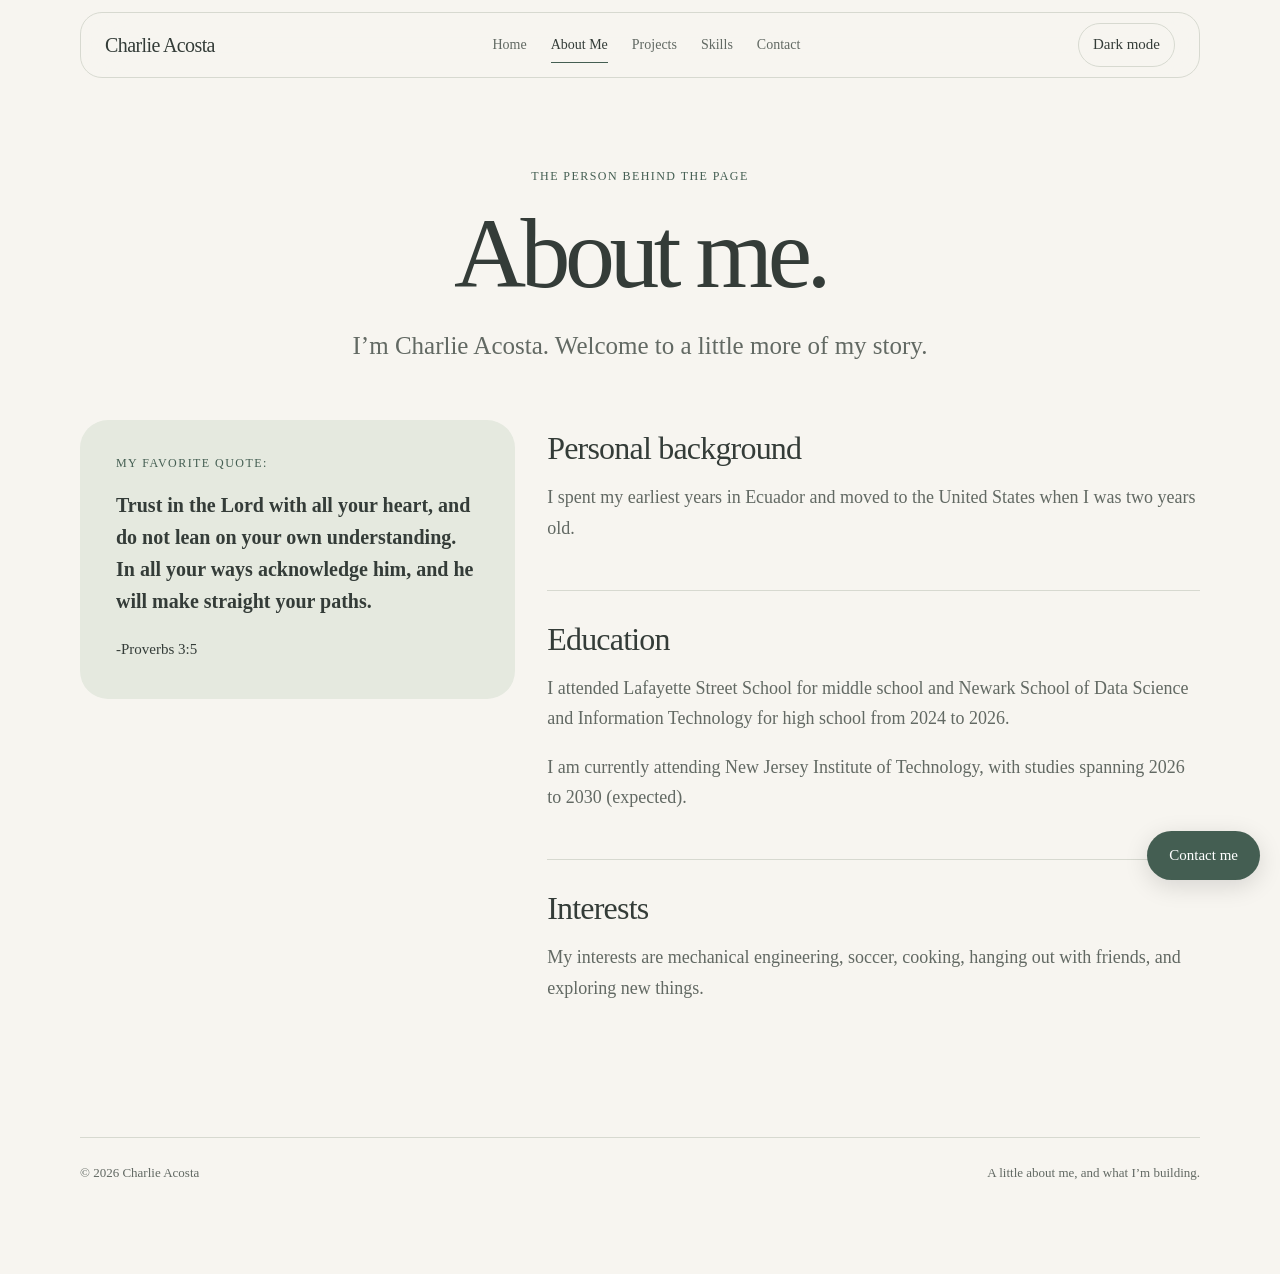
==== about.html @ 274b3362 "Refresh portfolio with spacious Apple-inspired design" ====
<!DOCTYPE html>
<html lang="en">
<head>
  <meta charset="UTF-8">
  <meta name="viewport" content="width=device-width, initial-scale=1.0">
  <meta name="description" content="About Me — Charlie Acosta's personal portfolio.">
  <title>About Me | Charlie Acosta</title>
  <link rel="stylesheet" href="styles.css?v=7">
  <script src="script.js?v=5"></script>
</head>
<body>
  <a class="skip-link" href="#main">Skip to content</a>
  <header class="site-header">
    <a class="brand" href="index.html">Charlie Acosta</a>
    <nav aria-label="Main navigation">
      <a href="index.html">Home</a>
      <a href="about.html" aria-current="page">About Me</a>
      <a href="projects.html">Projects</a>
      <a href="skills.html">Skills</a>
      <a href="contact.html">Contact</a>
    </nav>
    <button class="theme-toggle" type="button" hidden>Dark mode</button>
  </header>
  <main id="main">
    <section class="page-heading"><p class="eyebrow">The person behind the page</p><h1>About me.</h1><p class="lead">I’m Charlie Acosta. Welcome to a little more of my story.</p></section><div class="about-layout"><aside class="quote"><h2 class="eyebrow">My favorite quote:</h2><blockquote><p><strong>Trust in the Lord with all your heart, and do not lean on your own understanding. In all your ways acknowledge him, and he will make straight your paths.</strong></p><footer>-Proverbs 3:5</footer></blockquote></aside><div><section class="detail"><h2>Personal background</h2><p>I spent my earliest years in Ecuador and moved to the United States when I was two years old.</p></section><section class="detail"><h2>Education</h2><p>I attended Lafayette Street School for middle school and Newark School of Data Science and Information Technology for high school from 2024 to 2026.</p><p>I am currently attending New Jersey Institute of Technology, with studies spanning 2026 to 2030 (expected).</p></section><section class="detail"><h2>Interests</h2><p>My interests are mechanical engineering, soccer, cooking, hanging out with friends, and exploring new things.</p></section></div></div>
  </main>
  <footer class="site-footer"><p>© <span data-year>2026</span> Charlie Acosta</p><p>A little about me, and what I’m building.</p></footer>
  <a class="contact-bubble" href="mailto:Cja69@njit.edu" aria-haspopup="dialog">Contact me</a>
  <dialog id="contact-dialog" aria-labelledby="contact-title" aria-describedby="contact-help">
    <button class="contact-close" type="button" aria-label="Close contact form">Close</button>
    <h2 id="contact-title">Contact me</h2>
    <p id="contact-help">Write to Charlie at <a href="mailto:Cja69@njit.edu">Cja69@njit.edu</a>. Prepare a draft here, then send it using your email app.</p>
    <form id="contact-form">
      <label for="contact-subject">Subject</label>
      <input id="contact-subject" name="subject" required maxlength="150">
      <label for="contact-message">Message</label>
      <textarea id="contact-message" name="message" required maxlength="2000" rows="5"></textarea>
      <button class="button" type="submit">Prepare email</button>
    </form>
    <p class="contact-status" role="status"></p>
    <a class="contact-draft" href="mailto:Cja69@njit.edu" hidden>Open email app to send</a>
  </dialog>
</body>
</html>
---- styles.css ----
:root {
  color-scheme: light;
  --paper: #f7f5f0;
  --ink: #343c38;
  --muted: #626963;
  --line: #d7d9d0;
  --accent: #445e52;
  --panel: #e5e9df;
  --card: #fbfaf6;
  --button-ink: #fff;
  --button-hover: #354c40;
}
:root[data-theme="dark"] {
  color-scheme: dark;
  --paper: #242b28;
  --ink: #eeeFE9;
  --muted: #bdc6be;
  --line: #566159;
  --accent: #b1cfba;
  --panel: #333e37;
  --card: #2d3631;
  --button-ink: #242b28;
  --button-hover: #c6dfcd;
}
* { box-sizing: border-box; }
body {
  margin: 0;
  background: var(--paper);
  color: var(--ink);
  font-family: "Times New Roman", Times, serif;
  font-size: 15px;
  line-height: 1.7;
}
a { color: inherit; text-underline-offset: 4px; }
a:focus-visible, button:focus-visible { outline: 3px solid var(--accent); outline-offset: 5px; }
.theme-toggle { flex-shrink: 0; font: inherit; color: var(--ink); background: var(--panel); border: 1px solid var(--line); border-radius: 4px; padding: 7px 12px; min-height: 44px; cursor: pointer; }
.theme-toggle:hover { border-color: var(--accent); }
.site-header { flex-wrap: wrap; }
.skip-link { position: absolute; top: -100px; left: 12px; background: var(--paper); padding: 12px; z-index: 10; }
.skip-link:focus { top: 12px; }
.site-header, main, .site-footer { width: min(1120px, calc(100% - 64px)); margin: auto; }
.site-header { display: flex; align-items: center; justify-content: space-between; gap: 24px; padding: 26px 0; border-bottom: 1px solid var(--line); }
.brand { text-decoration: none; font-size: 22px; white-space: nowrap; }
nav { display: flex; flex-wrap: wrap; gap: 26px; }
nav a { text-decoration: none; color: var(--muted); padding: 6px 0; }
nav a:hover, nav a[aria-current] { color: var(--ink); border-bottom: 1px solid var(--accent); }
main { min-height: 70vh; }
.hero { display: grid; grid-template-columns: 1.35fr 1fr; gap: 80px; align-items: center; padding: 80px 0; }
.eyebrow { text-transform: uppercase; letter-spacing: .16em; font-size: 12px; color: var(--accent); margin: 0 0 18px; }
h1, h2, p { margin-top: 0; }
h1 { font-weight: 400; font-size: clamp(44px, 6vw, 76px); line-height: 1.08; letter-spacing: -.035em; margin-bottom: 26px; }
h2 { font-weight: 400; font-size: 27px; line-height: 1.25; margin-bottom: 14px; }
.lead { font-size: 20px; max-width: 610px; color: var(--muted); line-height: 1.6; }
.button { display: inline-flex; align-items: center; gap: 30px; background: var(--accent); color: var(--button-ink); text-decoration: none; padding: 12px 22px; margin-top: 15px; }
.button:hover { background: var(--button-hover); }
.intro-note { background: var(--panel); padding: 36px; border-radius: 150px 150px 4px 4px; text-align: center; }
.monogram { display: block; font-size: 90px; line-height: 1.8; letter-spacing: -.08em; color: var(--accent); border-bottom: 1px solid #b7c2b1; margin-bottom: 24px; }
.intro-note p:last-child { color: var(--muted); }
.explore { padding: 28px 0 60px; border-top: 1px solid var(--line); }
.link-grid { display: grid; grid-template-columns: repeat(4, 1fr); gap: 32px; }
.link-grid a { text-decoration: none; padding: 20px 0; }
.link-grid a:hover h2 { text-decoration: underline; }
.link-grid span { color: var(--muted); font-size: 13px; }
.link-grid h2 { margin: 12px 0; }
.link-grid p { color: var(--muted); }
.page-heading { padding: 64px 0 30px; }
.about-layout { display: grid; grid-template-columns: 1fr 1.5fr; gap: 64px; padding-bottom: 70px; }
.quote { background: var(--panel); padding: 38px; align-self: start; }
.quote h2 { font-size: 34px; }
.quote h2.eyebrow { font-size: 12px; }
.quote blockquote { margin: 0; }
.quote blockquote p { font-size: 20px; line-height: 1.6; }
.detail { padding: 22px 0; border-top: 1px solid var(--line); }
.placeholder { color: var(--muted); }
.project-grid { display: grid; grid-template-columns: repeat(3, 1fr); gap: 24px; padding: 10px 0 70px; }
.project { border: 1px solid var(--line); background: var(--card); }
.project img { display: block; width: 100%; height: auto; border-bottom: 1px solid var(--line); }
.project-content { padding: 24px; }
.project h2 { font-size: 25px; }
.tags { font-size: 13px; color: var(--muted); }
.project-note { font-size: 13px; color: var(--muted); margin: 16px 0 0; overflow-wrap: anywhere; }
.notice { background: var(--panel); padding: 18px 22px; max-width: 850px; }
.skills-list { padding: 15px 0 70px; }
.skills-list section { display: grid; grid-template-columns: 40px 1fr auto; gap: 22px; border-bottom: 1px solid var(--line); padding: 25px 0; }
.skills-list section > span, .skill-label { color: var(--muted); }
.skills-list h2 { margin-bottom: 8px; }
.skills-list p { margin-bottom: 0; }
.skill-label { font-size: 13px; }
.contact-layout { display: grid; grid-template-columns: 1fr 1fr; gap: 28px; padding: 10px 0 80px; }
.contact-card { padding: 32px; background: var(--panel); }
.site-footer { border-top: 1px solid var(--line); padding: 24px 0; display: flex; justify-content: space-between; gap: 18px; color: var(--muted); }
.site-footer p { margin: 0; }
.contact-bubble { position: fixed; right: 20px; bottom: 20px; z-index: 4; border-radius: 30px; padding: 12px 22px; background: var(--accent); color: var(--button-ink); text-decoration: none; box-shadow: 0 3px 14px #0003; }
.site-footer { padding-bottom: 90px; }
#contact-dialog { width: min(480px, calc(100% - 32px)); max-height: calc(100dvh - 32px); overflow: auto; padding: 28px; border: 1px solid var(--line); border-radius: 12px; background: var(--paper); color: var(--ink); }
#contact-dialog::backdrop { background: #0008; }
.contact-close { float: right; font: inherit; color: var(--ink); background: var(--panel); border: 1px solid var(--line); padding: 8px 12px; min-height: 44px; cursor: pointer; }
#contact-form label { display: block; margin: 14px 0 5px; }
#contact-form input, #contact-form textarea { display: block; width: 100%; padding: 10px; font: inherit; color: var(--ink); background: var(--card); border: 1px solid var(--line); border-radius: 4px; }
#contact-form textarea { resize: vertical; }
#contact-form .button { border: 0; font: inherit; cursor: pointer; }
#contact-dialog a { overflow-wrap: anywhere; }
.contact-status { margin-top: 16px; }
.contact-draft { display: inline-block; }
.contact-draft[hidden] { display: none; }
input:focus-visible, textarea:focus-visible { outline: 3px solid var(--accent); outline-offset: 2px; }
@media (max-width: 760px) {
  .site-header, main, .site-footer { width: calc(100% - 36px); }
  .site-header { align-items: flex-start; flex-direction: column; gap: 12px; }
  nav { gap: 18px; }
  .hero { grid-template-columns: 1fr; gap: 35px; padding: 45px 0; }
  .intro-note { max-width: 420px; width: 100%; justify-self: center; }
  .link-grid, .project-grid, .about-layout, .contact-layout { grid-template-columns: 1fr; gap: 24px; }
  .page-heading { padding-top: 42px; }
  .skills-list section { grid-template-columns: 25px 1fr; gap: 14px; }
  .skill-label { grid-column: 2; }
  .site-footer { flex-direction: column; gap: 4px; }
  .project img { max-height: 280px; object-fit: cover; }
}

/* Spacious presentation with the portfolio's original sage and cream palette. */
html { scroll-padding-top: 110px; }
.site-header {
  position: sticky; top: 12px; z-index: 5;
  width: min(1120px, calc(100% - 32px));
  min-height: 64px; padding: 10px 24px; margin-top: 12px;
  border: 1px solid var(--line); border-radius: 22px;
  background: var(--paper);
  background: color-mix(in srgb, var(--paper) 90%, transparent);
  backdrop-filter: blur(20px);
}
.brand { font-size: 20px; letter-spacing: -.03em; }
nav { gap: 24px; }
nav a { font-size: 14px; }
.theme-toggle { border-radius: 22px; padding: 6px 14px; background: transparent; }
main { width: min(1120px, calc(100% - 48px)); }
h1 { font-size: clamp(52px, 7.8vw, 100px); font-weight: 400; line-height: 1; letter-spacing: -.055em; }
h2 { letter-spacing: -.025em; }
.eyebrow { font-size: 12px; letter-spacing: .12em; }
.lead { font-size: clamp(20px, 2.2vw, 25px); line-height: 1.45; }
.button { border-radius: 999px; padding: 11px 25px; min-height: 44px; }
.hero { grid-template-columns: 1fr; gap: 56px; padding: 88px 0 64px; text-align: center; }
.hero > div { max-width: 800px; margin: auto; }
.hero h1 { margin-bottom: 24px; }
.hero .lead { max-width: 620px; margin: 0 auto 14px; }
.intro-note {
  position: relative; overflow: hidden; width: 100%; max-width: none;
  padding: 48px 32px; border-radius: 32px;
  background: radial-gradient(ellipse at 50% 0%, var(--card), var(--panel) 75%);
}
.monogram { width: 148px; height: 148px; display: grid; place-items: center; margin: 0 auto 28px; border: 1px solid var(--line); border-radius: 36px; font-size: 76px; line-height: 1; background: var(--paper); box-shadow: 0 16px 40px #343c3810; }
.intro-note > p { margin-bottom: 10px; color: var(--muted); }
.intro-note h2 { max-width: 540px; margin: auto; font-size: clamp(30px, 4vw, 46px); }
.explore { padding: 16px 0 88px; border-top: 0; }
.explore > .eyebrow { margin-bottom: 24px; text-align: center; }
.link-grid { grid-template-columns: repeat(4, minmax(0, 1fr)); gap: 16px; }
.link-grid a { padding: 30px 24px; border-radius: 24px; background: var(--card); border: 1px solid var(--line); transition: transform .2s ease, box-shadow .2s ease; }
.link-grid h2 { font-size: 28px; margin: 22px 0 12px; }
.link-grid p { margin-bottom: 0; line-height: 1.5; }
.page-heading { text-align: center; padding: 88px 0 56px; }
.page-heading .lead { margin: 0 auto; max-width: 700px; }
.page-heading h1 { margin-bottom: 24px; }
.about-layout { gap: 32px; padding-bottom: 88px; }
.quote { padding: 36px; border-radius: 28px; }
.quote blockquote p { font-weight: 400; }
.detail { padding: 28px 0; }
.detail:first-child { border-top: 0; padding-top: 8px; }
.detail h2 { font-size: 32px; }
.detail p { font-size: 18px; color: var(--muted); }
.project-grid { gap: 20px; padding-bottom: 88px; align-items: start; }
.project { overflow: hidden; border-radius: 28px; }
.project img { border-bottom: 0; }
.project-content { padding: 30px; }
.project h2 { font-size: 30px; }
.project-content > p:not(.eyebrow) { color: var(--muted); }
.notice { margin: 0 auto 32px; border-radius: 20px; text-align: center; }
.skills-list { max-width: 900px; margin: auto; padding-bottom: 88px; }
.skills-list section { padding: 30px; margin-bottom: 14px; border: 1px solid var(--line); border-radius: 24px; background: var(--card); align-items: center; }
.skill-label { border-radius: 20px; padding: 6px 12px; background: var(--panel); }
.contact-layout { gap: 24px; padding-bottom: 88px; }
.contact-card { padding: 44px; border-radius: 28px; }
.contact-card h2 { font-size: 42px; }
.contact-card p { max-width: 440px; }
.site-footer { font-size: 13px; }
.contact-bubble { box-shadow: 0 6px 24px #0002; }
#contact-dialog { border-radius: 28px; padding: 32px; }
.contact-close { border-radius: 20px; }
#contact-form input, #contact-form textarea { border-radius: 12px; }
@media (hover: hover) {
  .link-grid a:hover { transform: translateY(-4px); box-shadow: 0 12px 30px #343c3810; }
}
@media (max-width: 1000px) {
  .site-header { gap: 12px; }
  nav { gap: 16px; }
  .link-grid { grid-template-columns: repeat(2, minmax(0, 1fr)); }
  .project-grid { grid-template-columns: 1fr; max-width: 720px; margin: auto; }
  .project img { max-height: none; }
}
@media (max-width: 760px) {
  html { scroll-padding-top: 190px; }
  .site-header { position: relative; top: 0; flex-direction: row; align-items: center; padding: 14px 18px; border-radius: 20px; }
  .site-header nav { order: 3; width: 100%; justify-content: space-between; gap: 8px; }
  .site-header nav a { font-size: 13px; min-height: 44px; display: inline-flex; align-items: center; }
  main { width: calc(100% - 32px); }
  .hero { padding: 56px 0 40px; gap: 40px; }
  .hero h1 { font-size: clamp(48px, 10vw, 72px); }
  .intro-note { border-radius: 24px; padding: 36px 24px; }
  .monogram { width: 120px; height: 120px; font-size: 64px; border-radius: 28px; }
  .link-grid { gap: 12px; }
  .link-grid a { padding: 24px 20px; }
  .link-grid h2 { font-size: 25px; }
  .page-heading { padding: 56px 8px 40px; }
  .about-layout, .contact-layout { grid-template-columns: 1fr; gap: 24px; }
  .quote, .contact-card, .project-content { padding: 28px; }
  .skills-list section { padding: 24px 20px; }
  .skill-label { justify-self: start; }
}
@media (max-width: 420px) {
  .link-grid { grid-template-columns: 1fr; }
}
@media (prefers-reduced-motion: reduce) {
  .link-grid a { transition: none; }
  .link-grid a:hover { transform: none; }
}
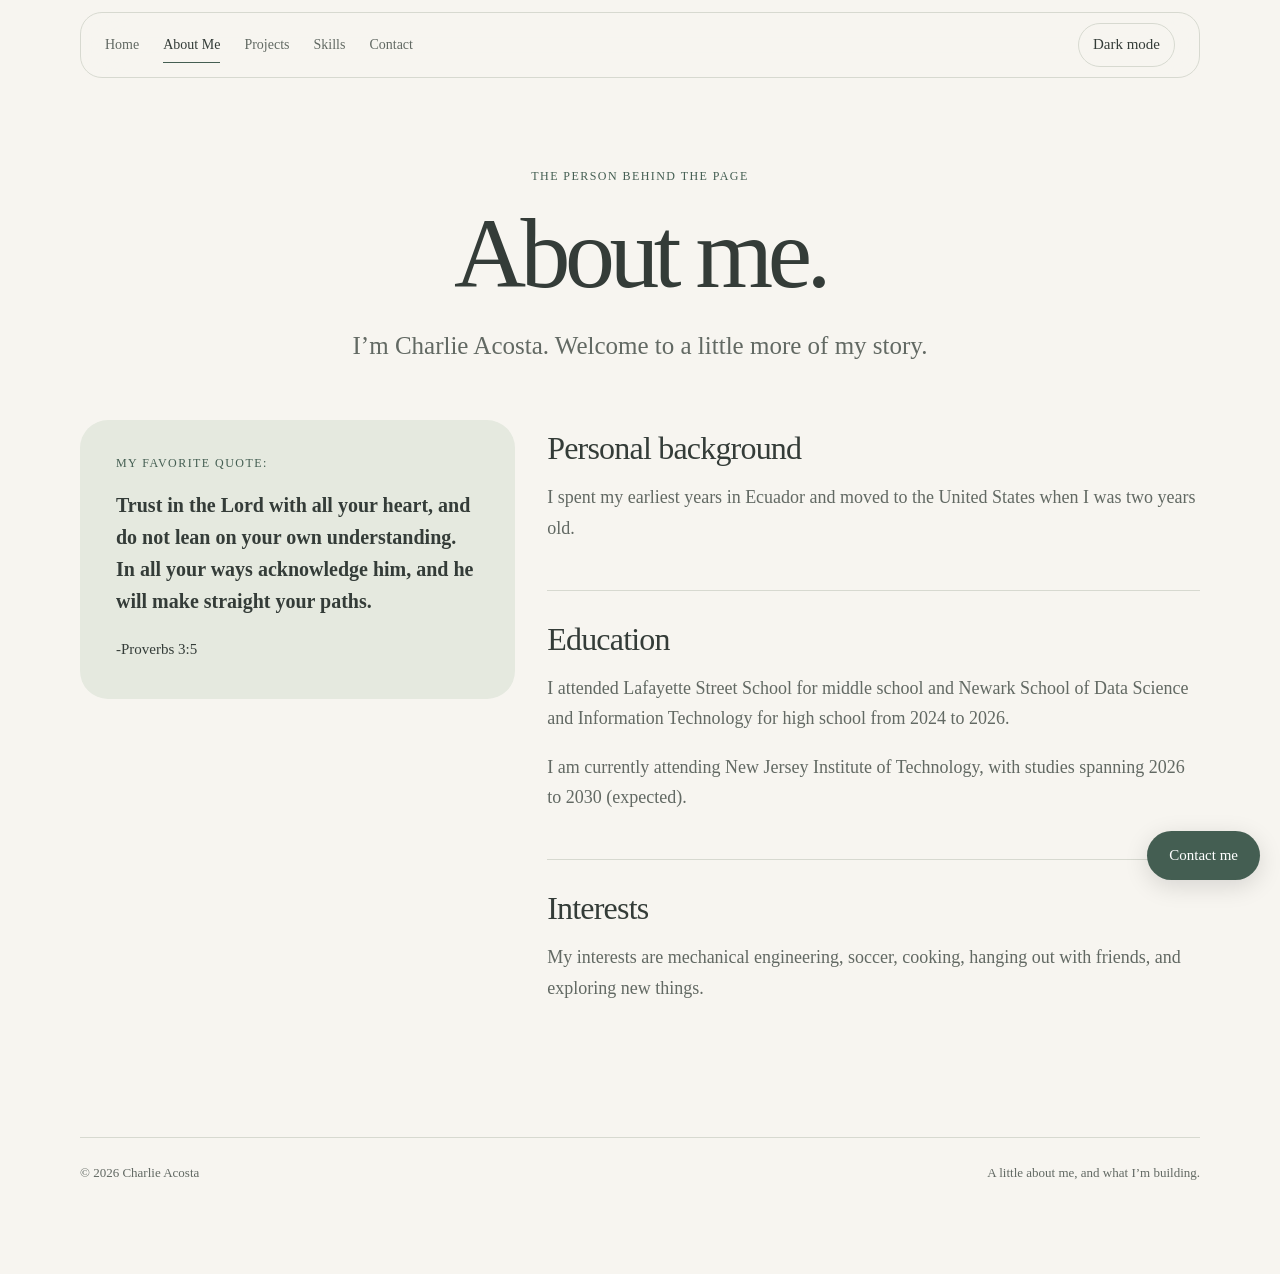
==== commit 9c59bb14: "Remove name from shared page headers" ====
--- a/about.html
+++ b/about.html
@@ -11,7 +11,6 @@
 <body>
   <a class="skip-link" href="#main">Skip to content</a>
   <header class="site-header">
-    <a class="brand" href="index.html">Charlie Acosta</a>
     <nav aria-label="Main navigation">
       <a href="index.html">Home</a>
       <a href="about.html" aria-current="page">About Me</a>
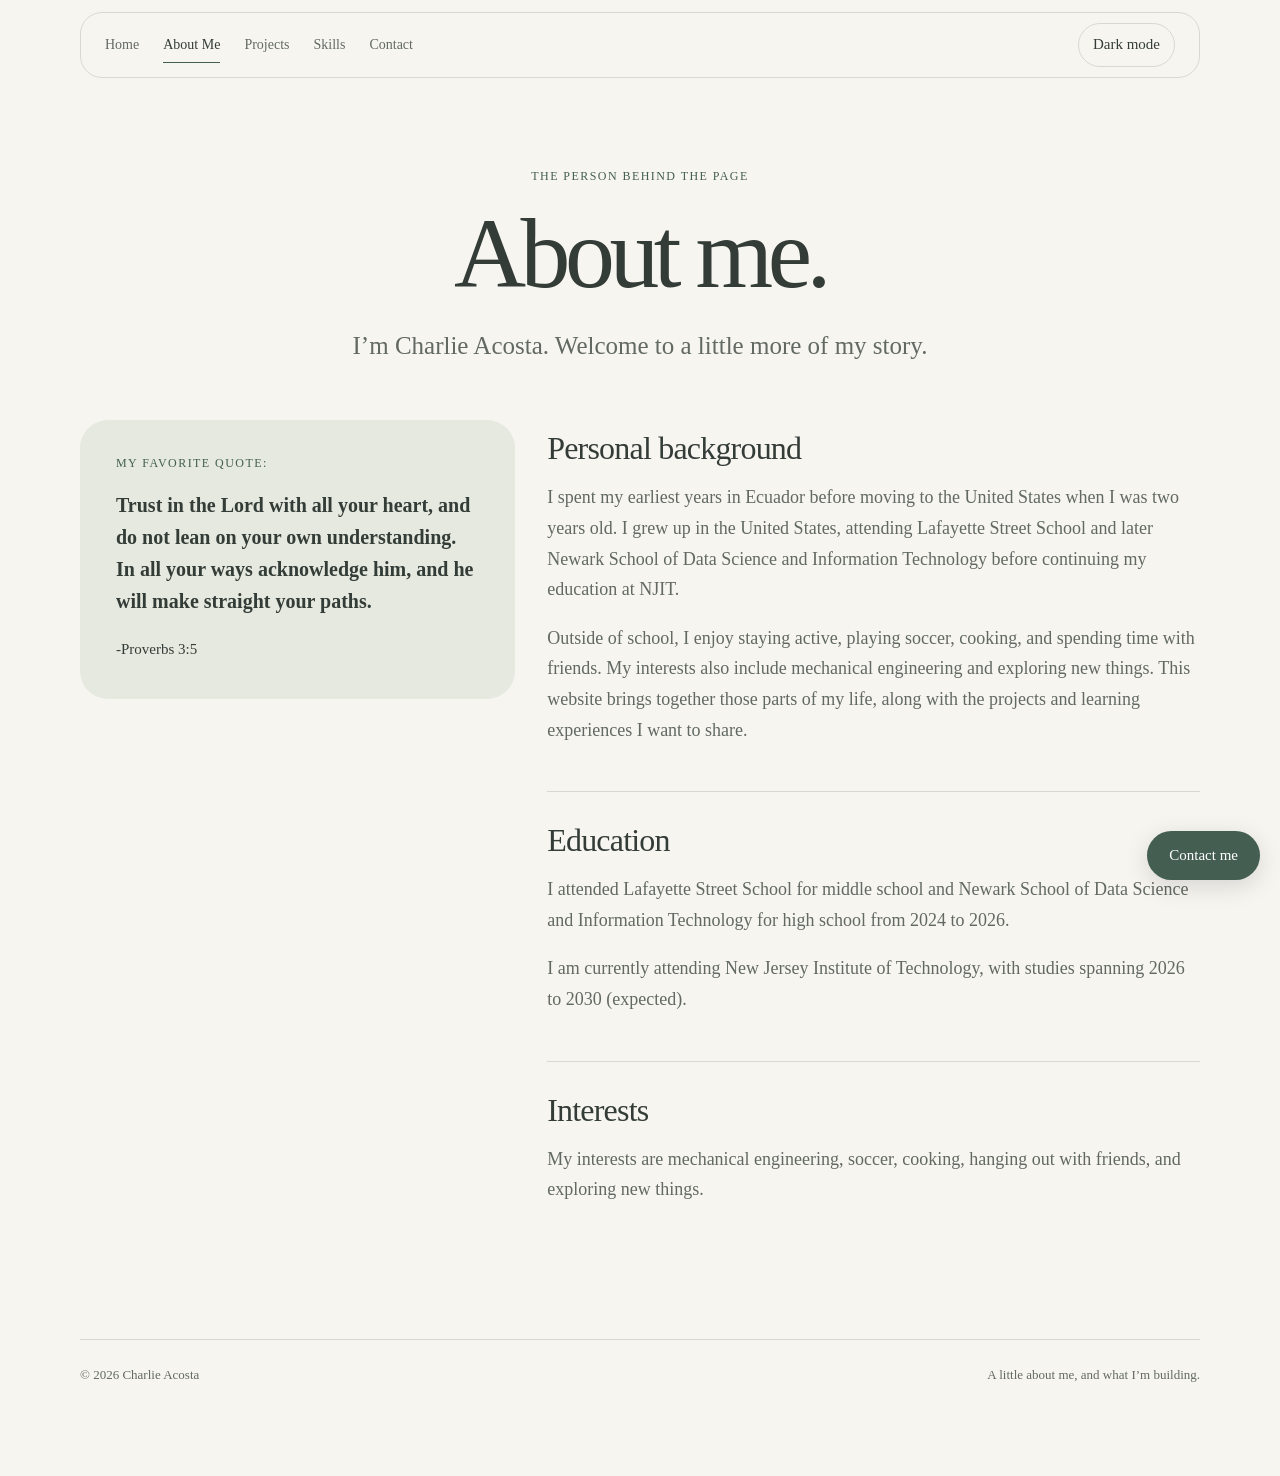
==== commit d2c3060e: "Expand personal background on About Me page" ====
--- a/about.html
+++ b/about.html
@@ -21,7 +21,7 @@
     <button class="theme-toggle" type="button" hidden>Dark mode</button>
   </header>
   <main id="main">
-    <section class="page-heading"><p class="eyebrow">The person behind the page</p><h1>About me.</h1><p class="lead">I’m Charlie Acosta. Welcome to a little more of my story.</p></section><div class="about-layout"><aside class="quote"><h2 class="eyebrow">My favorite quote:</h2><blockquote><p><strong>Trust in the Lord with all your heart, and do not lean on your own understanding. In all your ways acknowledge him, and he will make straight your paths.</strong></p><footer>-Proverbs 3:5</footer></blockquote></aside><div><section class="detail"><h2>Personal background</h2><p>I spent my earliest years in Ecuador and moved to the United States when I was two years old.</p></section><section class="detail"><h2>Education</h2><p>I attended Lafayette Street School for middle school and Newark School of Data Science and Information Technology for high school from 2024 to 2026.</p><p>I am currently attending New Jersey Institute of Technology, with studies spanning 2026 to 2030 (expected).</p></section><section class="detail"><h2>Interests</h2><p>My interests are mechanical engineering, soccer, cooking, hanging out with friends, and exploring new things.</p></section></div></div>
+    <section class="page-heading"><p class="eyebrow">The person behind the page</p><h1>About me.</h1><p class="lead">I’m Charlie Acosta. Welcome to a little more of my story.</p></section><div class="about-layout"><aside class="quote"><h2 class="eyebrow">My favorite quote:</h2><blockquote><p><strong>Trust in the Lord with all your heart, and do not lean on your own understanding. In all your ways acknowledge him, and he will make straight your paths.</strong></p><footer>-Proverbs 3:5</footer></blockquote></aside><div><section class="detail"><h2>Personal background</h2><p>I spent my earliest years in Ecuador before moving to the United States when I was two years old. I grew up in the United States, attending Lafayette Street School and later Newark School of Data Science and Information Technology before continuing my education at NJIT.</p><p>Outside of school, I enjoy staying active, playing soccer, cooking, and spending time with friends. My interests also include mechanical engineering and exploring new things. This website brings together those parts of my life, along with the projects and learning experiences I want to share.</p></section><section class="detail"><h2>Education</h2><p>I attended Lafayette Street School for middle school and Newark School of Data Science and Information Technology for high school from 2024 to 2026.</p><p>I am currently attending New Jersey Institute of Technology, with studies spanning 2026 to 2030 (expected).</p></section><section class="detail"><h2>Interests</h2><p>My interests are mechanical engineering, soccer, cooking, hanging out with friends, and exploring new things.</p></section></div></div>
   </main>
   <footer class="site-footer"><p>© <span data-year>2026</span> Charlie Acosta</p><p>A little about me, and what I’m building.</p></footer>
   <a class="contact-bubble" href="mailto:Cja69@njit.edu" aria-haspopup="dialog">Contact me</a>
--- a/styles.css
+++ b/styles.css
@@ -57,7 +57,7 @@
 .monogram { display: block; font-size: 90px; line-height: 1.8; letter-spacing: -.08em; color: var(--accent); border-bottom: 1px solid #b7c2b1; margin-bottom: 24px; }
 .intro-note p:last-child { color: var(--muted); }
 .explore { padding: 28px 0 60px; border-top: 1px solid var(--line); }
-.link-grid { display: grid; grid-template-columns: repeat(4, 1fr); gap: 32px; }
+.link-grid { display: grid; grid-template-columns: repeat(3, 1fr); gap: 32px; }
 .link-grid a { text-decoration: none; padding: 20px 0; }
 .link-grid a:hover h2 { text-decoration: underline; }
 .link-grid span { color: var(--muted); font-size: 13px; }
@@ -118,6 +118,19 @@
   .project img { max-height: 280px; object-fit: cover; }
 }
 
+.welcome-panel { overflow: hidden; position: relative; padding: 48px 24px; border-radius: 32px; background: var(--panel); }
+.welcome-panel h2 { font-size: clamp(36px, 5vw, 60px); line-height: 1.08; margin-bottom: 24px; }
+.welcome-panel > p:not(.eyebrow) { max-width: 650px; margin: 0 auto 28px; font-size: 19px; line-height: 1.6; color: var(--muted); }
+.curiosity-orbit { width: 104px; height: 104px; margin: 0 auto 28px; display: grid; place-items: center; border: 1px solid var(--accent); border-radius: 50%; position: relative; }
+.curiosity-orbit::before { content: ""; position: absolute; inset: 14px -18px; border: 1px solid var(--accent); border-radius: 50%; transform: rotate(-35deg); opacity: .45; }
+.curiosity-orbit::after { content: ""; position: absolute; inset: -7px; border-radius: 50%; border-top: 5px solid var(--accent); animation: curiosity-turn 18s linear infinite; }
+.curiosity-orbit span { font-size: 48px; line-height: 1; color: var(--accent); }
+.interest-pills { list-style: none; display: flex; justify-content: center; flex-wrap: wrap; gap: 10px; padding: 0; margin: 0 0 28px; }
+.interest-pills li { border: 1px solid var(--line); border-radius: 99px; padding: 7px 16px; background: var(--paper); }
+.welcome-link { display: inline-block; padding: 8px; color: var(--accent); font-size: 18px; }
+@keyframes curiosity-turn { to { transform: rotate(360deg); } }
+@media (prefers-reduced-motion: reduce) { .curiosity-orbit::after { animation: none; } }
+
 /* Spacious presentation with the portfolio's original sage and cream palette. */
 html { scroll-padding-top: 110px; }
 .site-header {
@@ -153,7 +166,7 @@
 .intro-note h2 { max-width: 540px; margin: auto; font-size: clamp(30px, 4vw, 46px); }
 .explore { padding: 16px 0 88px; border-top: 0; }
 .explore > .eyebrow { margin-bottom: 24px; text-align: center; }
-.link-grid { grid-template-columns: repeat(4, minmax(0, 1fr)); gap: 16px; }
+.link-grid { grid-template-columns: repeat(3, minmax(0, 1fr)); gap: 16px; }
 .link-grid a { padding: 30px 24px; border-radius: 24px; background: var(--card); border: 1px solid var(--line); transition: transform .2s ease, box-shadow .2s ease; }
 .link-grid h2 { font-size: 28px; margin: 22px 0 12px; }
 .link-grid p { margin-bottom: 0; line-height: 1.5; }
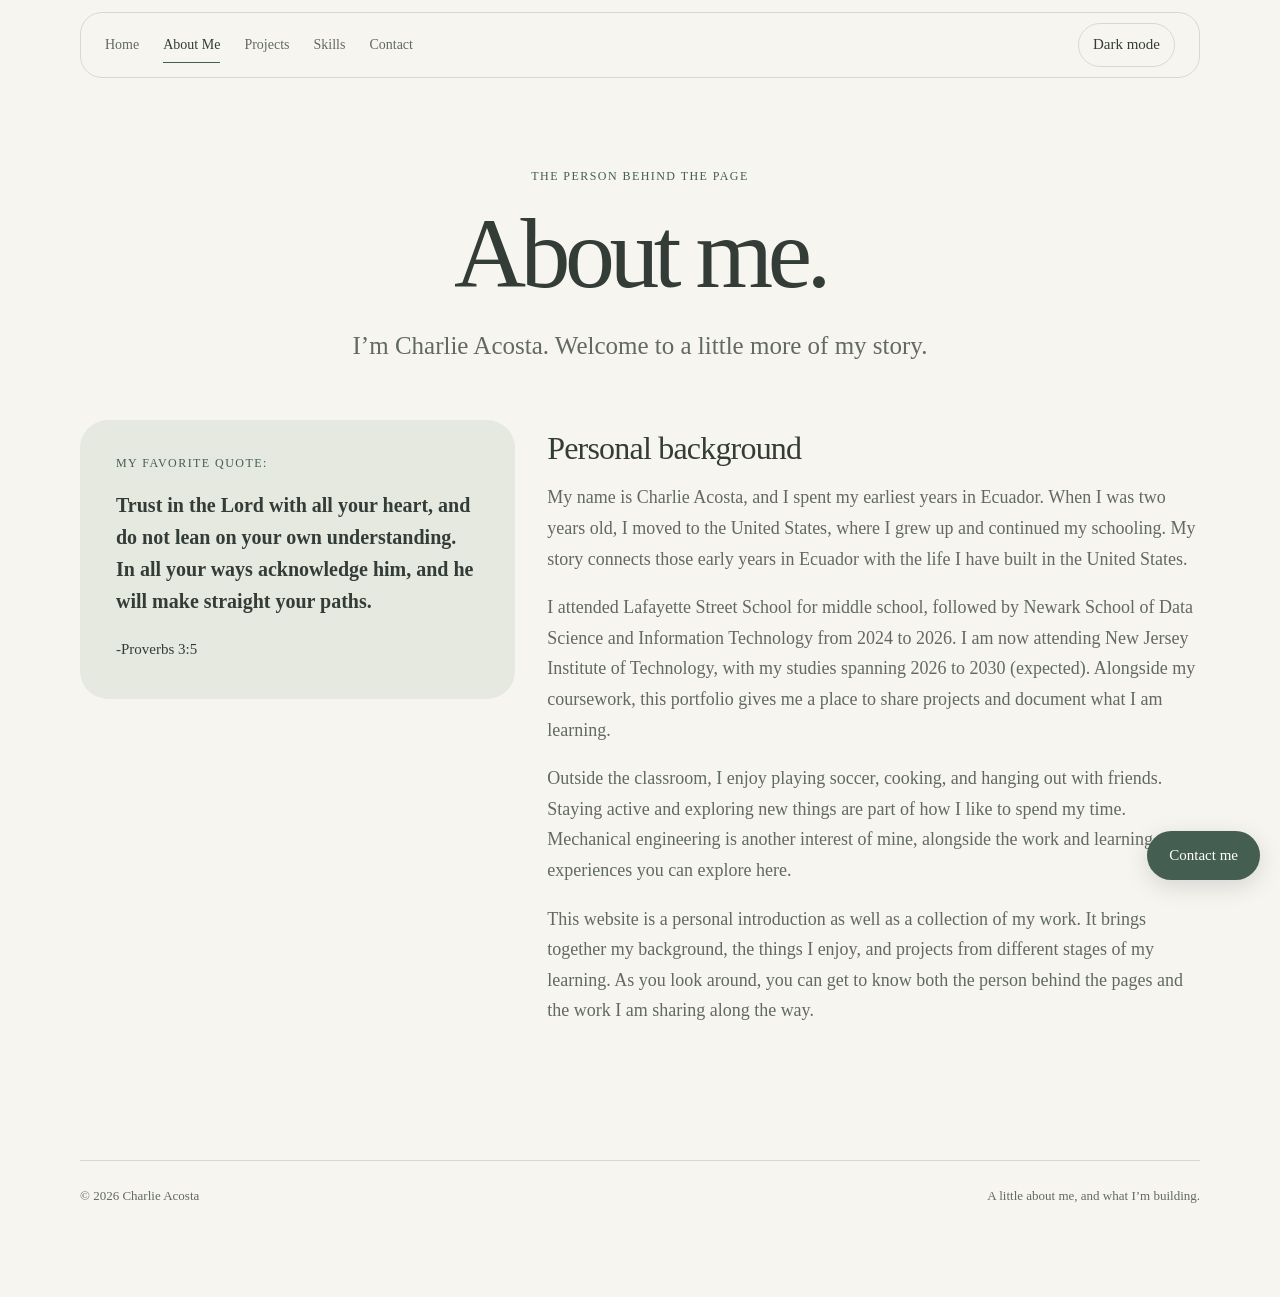
==== commit 5a0a91e6: "Consolidate About Me content into personal background" ====
--- a/about.html
+++ b/about.html
@@ -21,7 +21,12 @@
     <button class="theme-toggle" type="button" hidden>Dark mode</button>
   </header>
   <main id="main">
-    <section class="page-heading"><p class="eyebrow">The person behind the page</p><h1>About me.</h1><p class="lead">I’m Charlie Acosta. Welcome to a little more of my story.</p></section><div class="about-layout"><aside class="quote"><h2 class="eyebrow">My favorite quote:</h2><blockquote><p><strong>Trust in the Lord with all your heart, and do not lean on your own understanding. In all your ways acknowledge him, and he will make straight your paths.</strong></p><footer>-Proverbs 3:5</footer></blockquote></aside><div><section class="detail"><h2>Personal background</h2><p>I spent my earliest years in Ecuador before moving to the United States when I was two years old. I grew up in the United States, attending Lafayette Street School and later Newark School of Data Science and Information Technology before continuing my education at NJIT.</p><p>Outside of school, I enjoy staying active, playing soccer, cooking, and spending time with friends. My interests also include mechanical engineering and exploring new things. This website brings together those parts of my life, along with the projects and learning experiences I want to share.</p></section><section class="detail"><h2>Education</h2><p>I attended Lafayette Street School for middle school and Newark School of Data Science and Information Technology for high school from 2024 to 2026.</p><p>I am currently attending New Jersey Institute of Technology, with studies spanning 2026 to 2030 (expected).</p></section><section class="detail"><h2>Interests</h2><p>My interests are mechanical engineering, soccer, cooking, hanging out with friends, and exploring new things.</p></section></div></div>
+    <section class="page-heading"><p class="eyebrow">The person behind the page</p><h1>About me.</h1><p class="lead">I’m Charlie Acosta. Welcome to a little more of my story.</p></section><div class="about-layout"><aside class="quote"><h2 class="eyebrow">My favorite quote:</h2><blockquote><p><strong>Trust in the Lord with all your heart, and do not lean on your own understanding. In all your ways acknowledge him, and he will make straight your paths.</strong></p><footer>-Proverbs 3:5</footer></blockquote></aside><div><section class="detail"><h2>Personal background</h2>
+        <p>My name is Charlie Acosta, and I spent my earliest years in Ecuador. When I was two years old, I moved to the United States, where I grew up and continued my schooling. My story connects those early years in Ecuador with the life I have built in the United States.</p>
+        <p>I attended Lafayette Street School for middle school, followed by Newark School of Data Science and Information Technology from 2024 to 2026. I am now attending New Jersey Institute of Technology, with my studies spanning 2026 to 2030 (expected). Alongside my coursework, this portfolio gives me a place to share projects and document what I am learning.</p>
+        <p>Outside the classroom, I enjoy playing soccer, cooking, and hanging out with friends. Staying active and exploring new things are part of how I like to spend my time. Mechanical engineering is another interest of mine, alongside the work and learning experiences you can explore here.</p>
+        <p>This website is a personal introduction as well as a collection of my work. It brings together my background, the things I enjoy, and projects from different stages of my learning. As you look around, you can get to know both the person behind the pages and the work I am sharing along the way.</p>
+      </section></div></div>
   </main>
   <footer class="site-footer"><p>© <span data-year>2026</span> Charlie Acosta</p><p>A little about me, and what I’m building.</p></footer>
   <a class="contact-bubble" href="mailto:Cja69@njit.edu" aria-haspopup="dialog">Contact me</a>
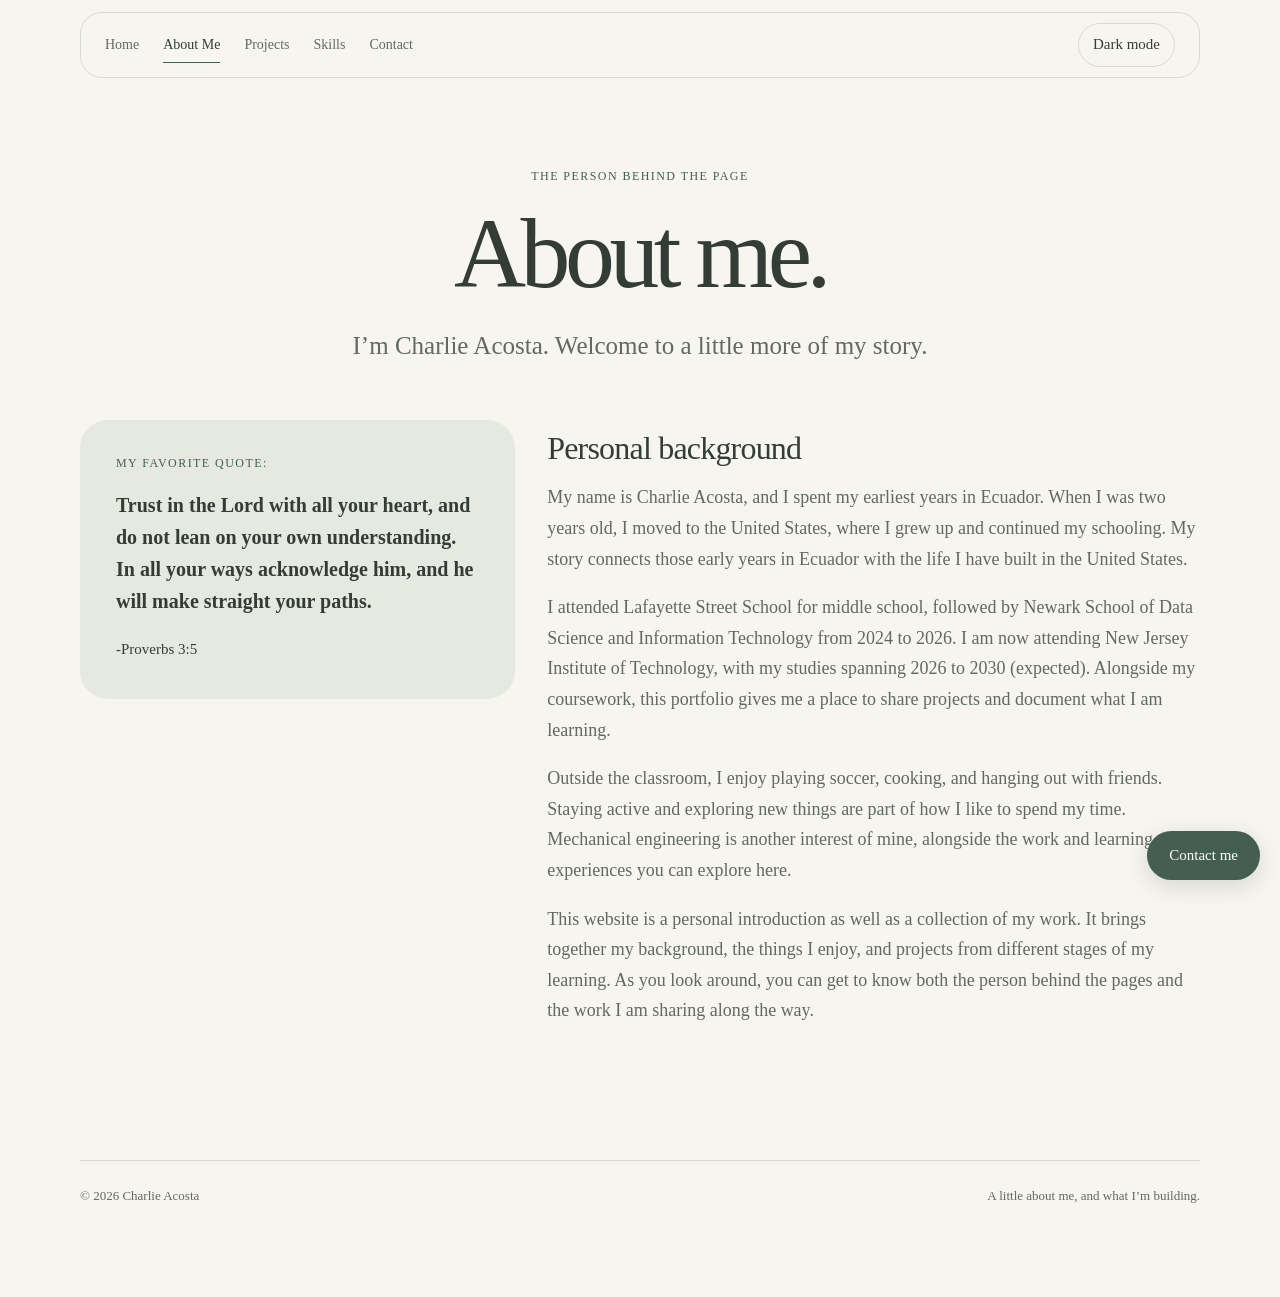
==== commit 75892b19: "Add smooth slide transitions between portfolio pages" ====
--- a/about.html
+++ b/about.html
@@ -5,7 +5,7 @@
   <meta name="viewport" content="width=device-width, initial-scale=1.0">
   <meta name="description" content="About Me — Charlie Acosta's personal portfolio.">
   <title>About Me | Charlie Acosta</title>
-  <link rel="stylesheet" href="styles.css?v=7">
+  <link rel="stylesheet" href="styles.css?v=12">
   <script src="script.js?v=5"></script>
 </head>
 <body>
--- a/styles.css
+++ b/styles.css
@@ -23,6 +23,43 @@
   --button-hover: #c6dfcd;
 }
 * { box-sizing: border-box; }
+/* Native page transitions preserve normal links, history, and new-tab behavior. */
+@view-transition { navigation: auto; }
+.site-header { view-transition-name: site-navigation; }
+main { view-transition-name: page-content; }
+::view-transition-old(root),
+::view-transition-new(root),
+::view-transition-old(site-navigation),
+::view-transition-new(site-navigation) { animation: none; }
+::view-transition-old(page-content) { animation: page-slide-out 220ms ease-in both; }
+::view-transition-new(page-content) { animation: page-slide-in 380ms cubic-bezier(.22, 1, .36, 1) both; }
+@keyframes page-slide-out {
+  to { opacity: 0; transform: translateX(-32px); }
+}
+@keyframes page-slide-in {
+  from { opacity: 0; transform: translateX(48px); }
+  to { opacity: 1; transform: translateX(0); }
+}
+@media (prefers-reduced-motion: reduce) {
+  ::view-transition-group(*),
+  ::view-transition-old(*),
+  ::view-transition-new(*) { animation: none !important; }
+}
+.game-panel { max-width: 680px; margin: 0 auto 88px; padding: 36px 24px; text-align: center; border-radius: 28px; background: var(--panel); scroll-margin-top: 120px; }
+.game-panel h2 { font-size: 42px; }
+#game-status { font-size: 20px; min-height: 34px; color: var(--accent); }
+.game-board { display: grid; grid-template-columns: repeat(3, minmax(0, 1fr)); gap: 10px; width: min(100%, 360px); margin: 24px auto; }
+.game-cell { aspect-ratio: 1; border: 1px solid var(--line); border-radius: 16px; font: 54px "Times New Roman", serif; background: var(--card); color: var(--ink); cursor: pointer; }
+.game-cell:disabled { opacity: 1; cursor: default; }
+.game-cell:not(:disabled):hover { background: var(--paper); border-color: var(--accent); }
+.game-cell.winning-cell { background: var(--accent); color: var(--button-ink); }
+#game-reset { border: 0; font: inherit; cursor: pointer; }
+.game-options { display: flex; flex-wrap: wrap; justify-content: center; gap: 16px; margin: 24px 0 12px; }
+.game-options label { display: grid; gap: 6px; text-align: left; flex: 1 1 180px; max-width: 260px; }
+.game-options select { width: 100%; min-height: 44px; padding: 10px 12px; font: inherit; border: 1px solid var(--line); border-radius: 12px; color: var(--ink); background: var(--card); }
+.game-options select:disabled { opacity: .6; }
+.game-options select:focus-visible { outline: 3px solid var(--accent); outline-offset: 3px; }
+.game-hint { color: var(--muted); font-size: 14px; }
 body {
   margin: 0;
   background: var(--paper);
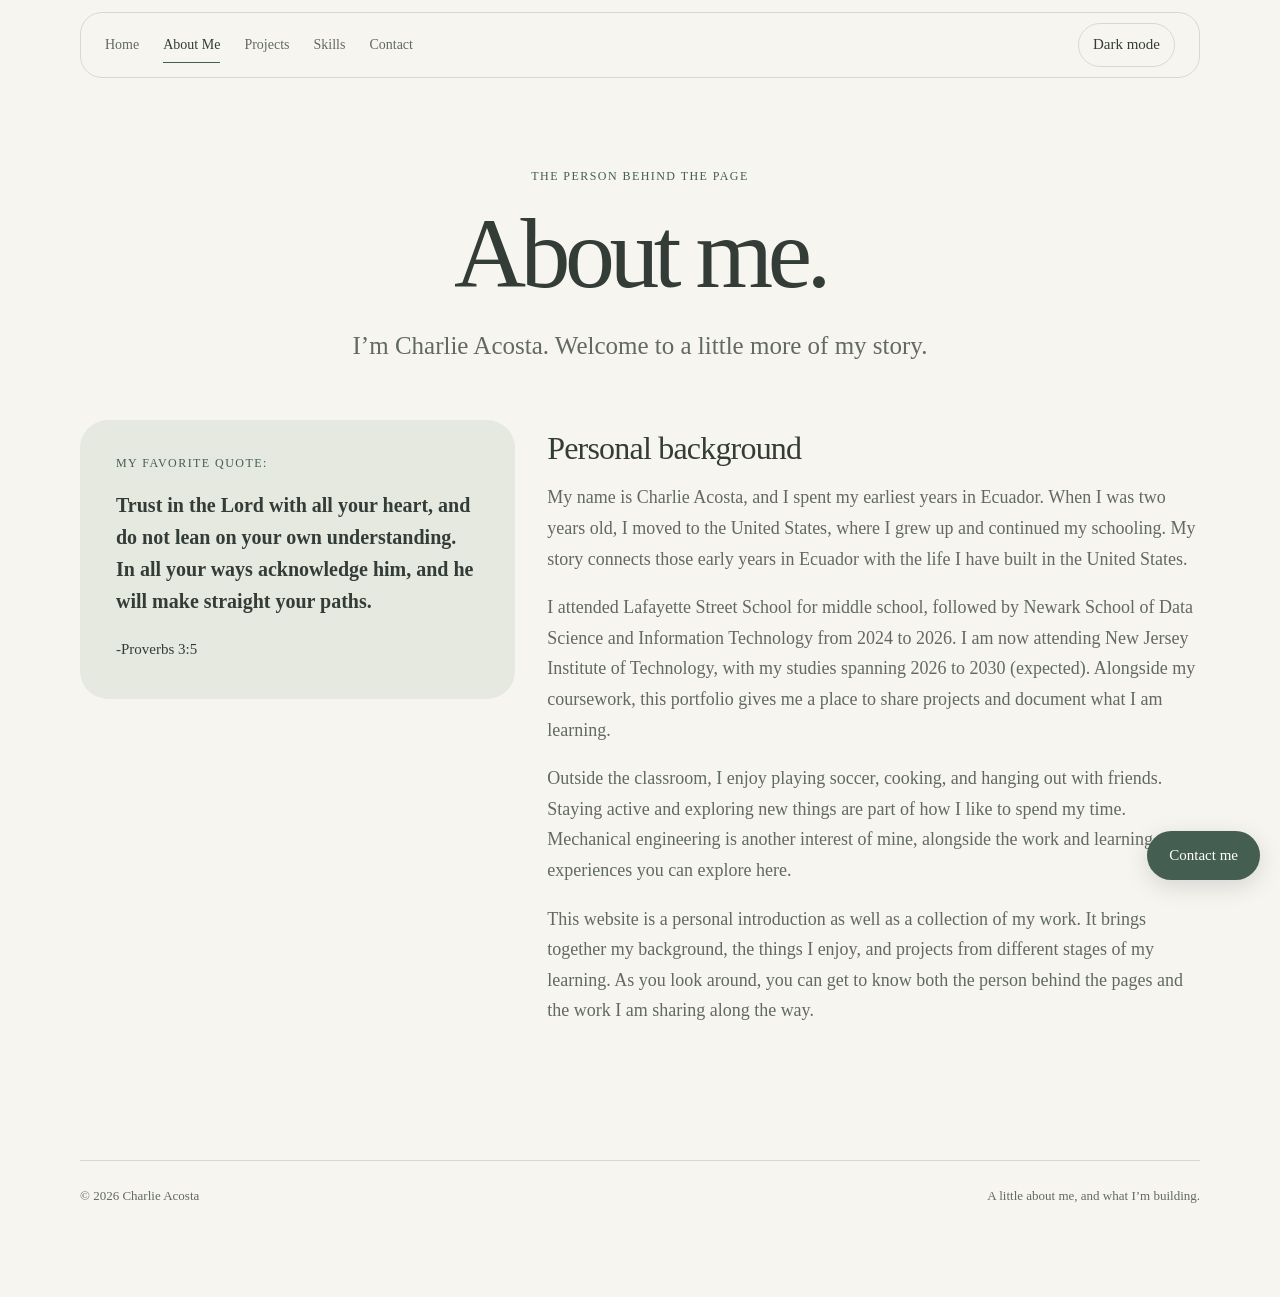
==== commit f10699fd: "Fix page transitions with JavaScript animations and navigation fallback" ====
--- a/about.html
+++ b/about.html
@@ -5,8 +5,8 @@
   <meta name="viewport" content="width=device-width, initial-scale=1.0">
   <meta name="description" content="About Me — Charlie Acosta's personal portfolio.">
   <title>About Me | Charlie Acosta</title>
-  <link rel="stylesheet" href="styles.css?v=12">
-  <script src="script.js?v=5"></script>
+  <link rel="stylesheet" href="styles.css?v=14">
+  <script src="script.js?v=8"></script>
 </head>
 <body>
   <a class="skip-link" href="#main">Skip to content</a>
--- a/styles.css
+++ b/styles.css
@@ -23,28 +23,6 @@
   --button-hover: #c6dfcd;
 }
 * { box-sizing: border-box; }
-/* Native page transitions preserve normal links, history, and new-tab behavior. */
-@view-transition { navigation: auto; }
-.site-header { view-transition-name: site-navigation; }
-main { view-transition-name: page-content; }
-::view-transition-old(root),
-::view-transition-new(root),
-::view-transition-old(site-navigation),
-::view-transition-new(site-navigation) { animation: none; }
-::view-transition-old(page-content) { animation: page-slide-out 220ms ease-in both; }
-::view-transition-new(page-content) { animation: page-slide-in 380ms cubic-bezier(.22, 1, .36, 1) both; }
-@keyframes page-slide-out {
-  to { opacity: 0; transform: translateX(-32px); }
-}
-@keyframes page-slide-in {
-  from { opacity: 0; transform: translateX(48px); }
-  to { opacity: 1; transform: translateX(0); }
-}
-@media (prefers-reduced-motion: reduce) {
-  ::view-transition-group(*),
-  ::view-transition-old(*),
-  ::view-transition-new(*) { animation: none !important; }
-}
 .game-panel { max-width: 680px; margin: 0 auto 88px; padding: 36px 24px; text-align: center; border-radius: 28px; background: var(--panel); scroll-margin-top: 120px; }
 .game-panel h2 { font-size: 42px; }
 #game-status { font-size: 20px; min-height: 34px; color: var(--accent); }
@@ -118,6 +96,8 @@
 .project-note { font-size: 13px; color: var(--muted); margin: 16px 0 0; overflow-wrap: anywhere; }
 .notice { background: var(--panel); padding: 18px 22px; max-width: 850px; }
 .skills-list { padding: 15px 0 70px; }
+.skills-story { max-width: 760px; margin: 0 auto; padding: 0 8px 88px; font-size: clamp(19px, 2vw, 22px); line-height: 1.7; color: var(--muted); }
+.skills-story p { margin-bottom: 28px; }
 .skills-list section { display: grid; grid-template-columns: 40px 1fr auto; gap: 22px; border-bottom: 1px solid var(--line); padding: 25px 0; }
 .skills-list section > span, .skill-label { color: var(--muted); }
 .skills-list h2 { margin-bottom: 8px; }
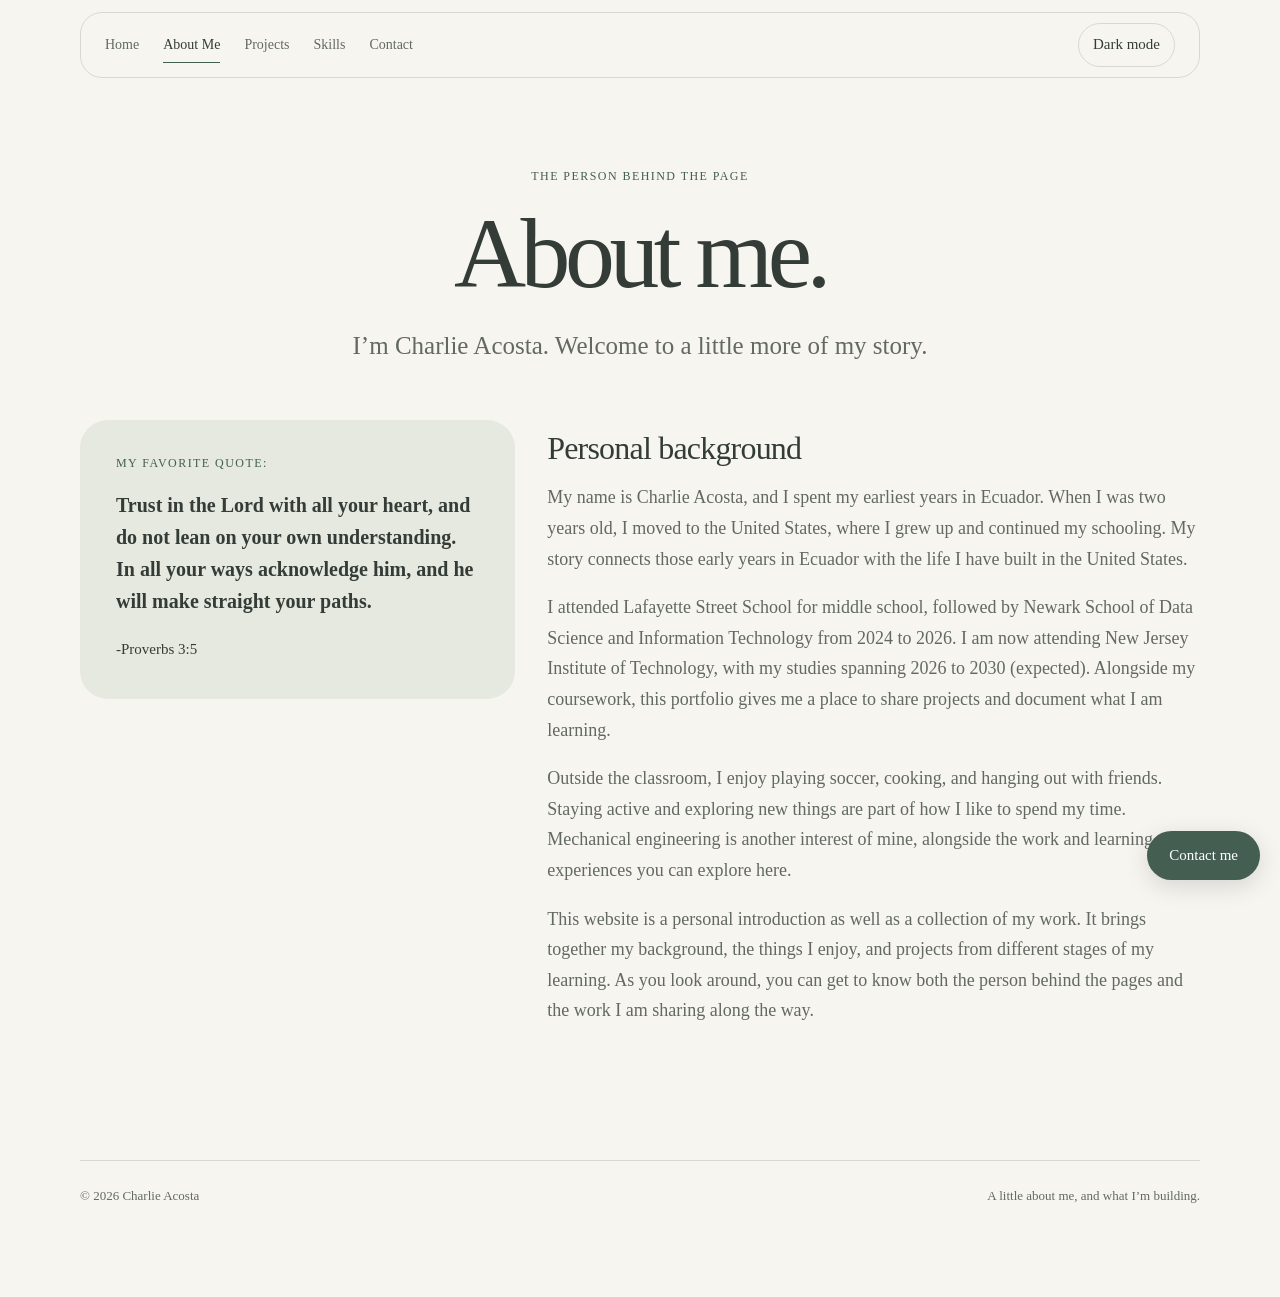
==== commit a8aa3227: "Stabilize page transitions with CSS-only arrival animation" ====
--- a/about.html
+++ b/about.html
@@ -5,8 +5,8 @@
   <meta name="viewport" content="width=device-width, initial-scale=1.0">
   <meta name="description" content="About Me — Charlie Acosta's personal portfolio.">
   <title>About Me | Charlie Acosta</title>
-  <link rel="stylesheet" href="styles.css?v=14">
-  <script src="script.js?v=8"></script>
+  <link rel="stylesheet" href="styles.css?v=15">
+  <script src="script.js?v=9"></script>
 </head>
 <body>
   <a class="skip-link" href="#main">Skip to content</a>
--- a/styles.css
+++ b/styles.css
@@ -23,6 +23,16 @@
   --button-hover: #c6dfcd;
 }
 * { box-sizing: border-box; }
+/* Animate the arriving page without delaying or hiding the departing page. */
+body { overflow-x: clip; }
+main { animation: page-arrive 360ms cubic-bezier(.22, 1, .36, 1); }
+@keyframes page-arrive {
+  from { opacity: .25; transform: translateX(24px); }
+  to { opacity: 1; transform: translateX(0); }
+}
+@media (prefers-reduced-motion: reduce) {
+  main { animation: none; }
+}
 .game-panel { max-width: 680px; margin: 0 auto 88px; padding: 36px 24px; text-align: center; border-radius: 28px; background: var(--panel); scroll-margin-top: 120px; }
 .game-panel h2 { font-size: 42px; }
 #game-status { font-size: 20px; min-height: 34px; color: var(--accent); }
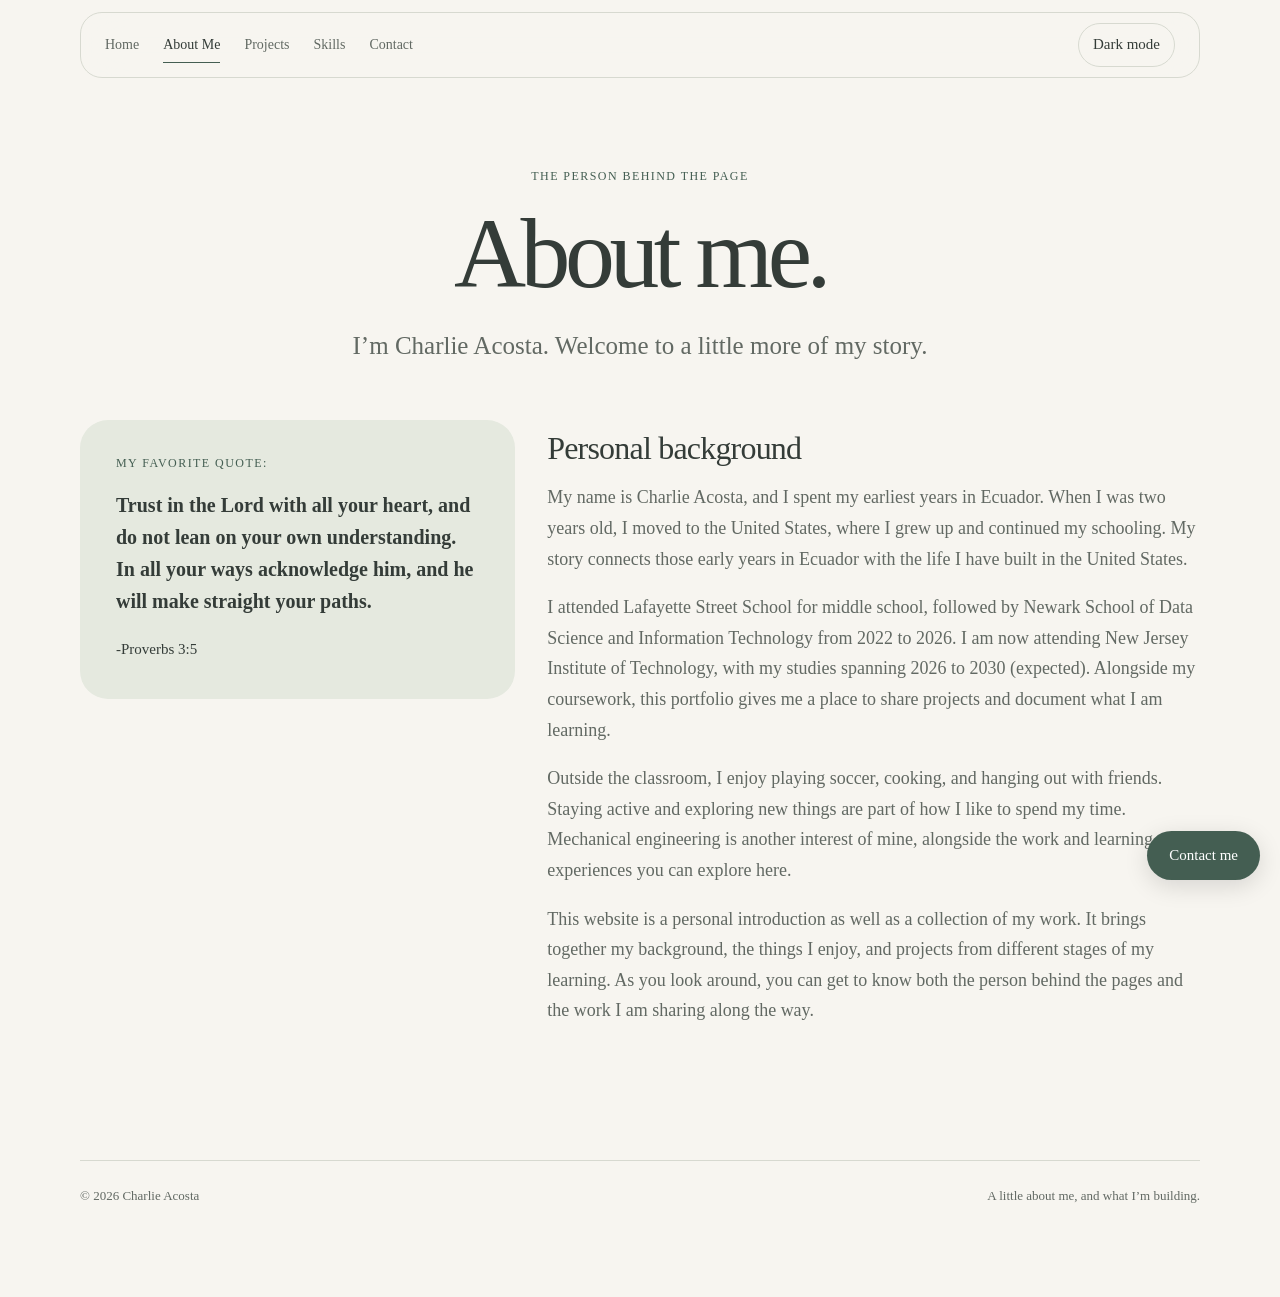
==== commit 8e0f89da: "Correct school attendance start year to 2022" ====
--- a/about.html
+++ b/about.html
@@ -23,7 +23,7 @@
   <main id="main">
     <section class="page-heading"><p class="eyebrow">The person behind the page</p><h1>About me.</h1><p class="lead">I’m Charlie Acosta. Welcome to a little more of my story.</p></section><div class="about-layout"><aside class="quote"><h2 class="eyebrow">My favorite quote:</h2><blockquote><p><strong>Trust in the Lord with all your heart, and do not lean on your own understanding. In all your ways acknowledge him, and he will make straight your paths.</strong></p><footer>-Proverbs 3:5</footer></blockquote></aside><div><section class="detail"><h2>Personal background</h2>
         <p>My name is Charlie Acosta, and I spent my earliest years in Ecuador. When I was two years old, I moved to the United States, where I grew up and continued my schooling. My story connects those early years in Ecuador with the life I have built in the United States.</p>
-        <p>I attended Lafayette Street School for middle school, followed by Newark School of Data Science and Information Technology from 2024 to 2026. I am now attending New Jersey Institute of Technology, with my studies spanning 2026 to 2030 (expected). Alongside my coursework, this portfolio gives me a place to share projects and document what I am learning.</p>
+        <p>I attended Lafayette Street School for middle school, followed by Newark School of Data Science and Information Technology from 2022 to 2026. I am now attending New Jersey Institute of Technology, with my studies spanning 2026 to 2030 (expected). Alongside my coursework, this portfolio gives me a place to share projects and document what I am learning.</p>
         <p>Outside the classroom, I enjoy playing soccer, cooking, and hanging out with friends. Staying active and exploring new things are part of how I like to spend my time. Mechanical engineering is another interest of mine, alongside the work and learning experiences you can explore here.</p>
         <p>This website is a personal introduction as well as a collection of my work. It brings together my background, the things I enjoy, and projects from different stages of my learning. As you look around, you can get to know both the person behind the pages and the work I am sharing along the way.</p>
       </section></div></div>
